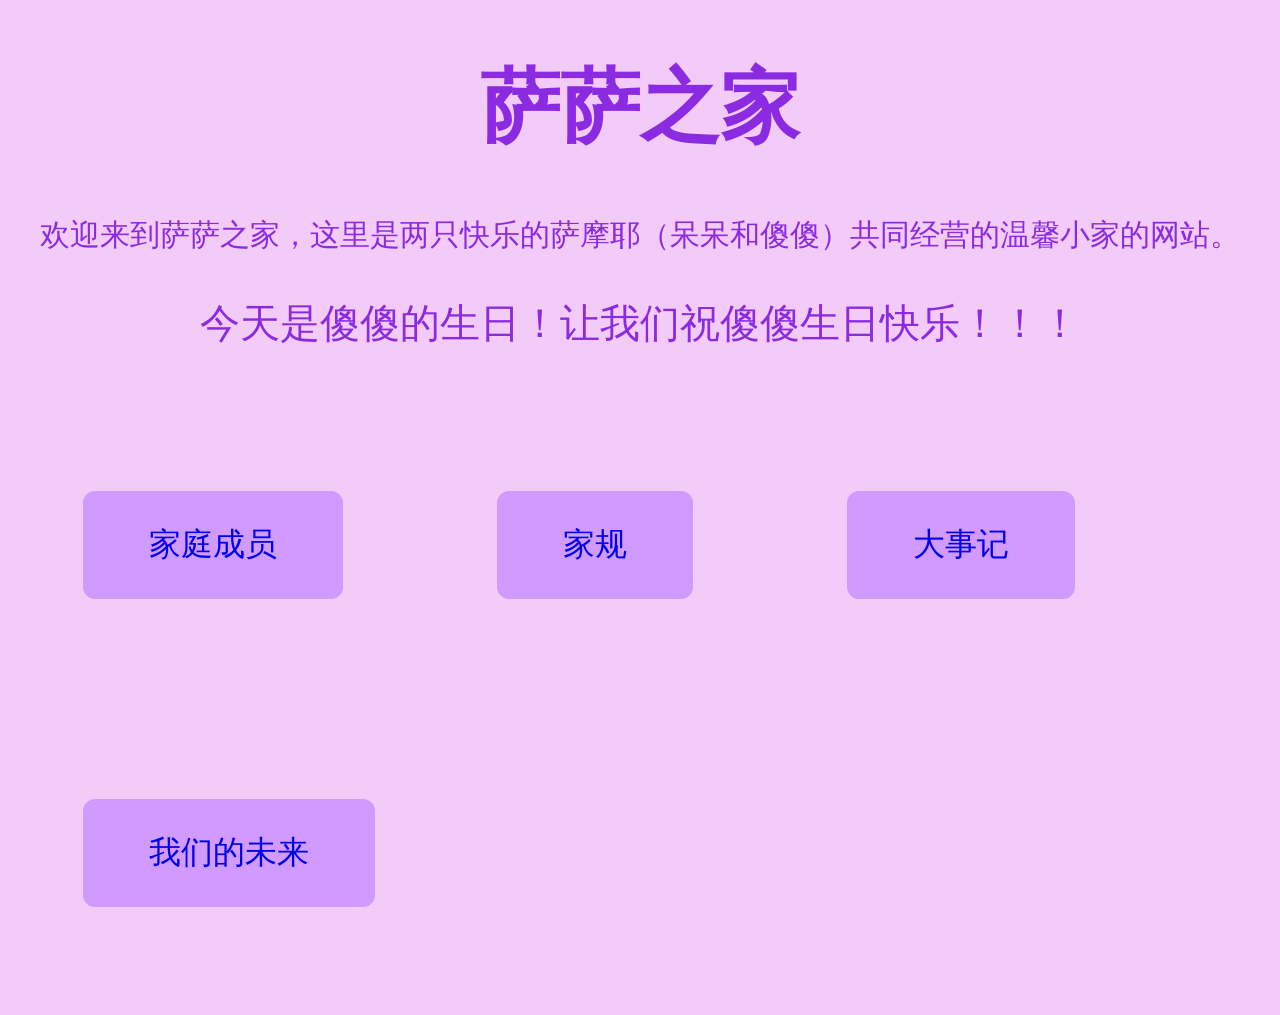
==== index.html @ a6ec14ce "index" ====
<!DOCTYPE html>
<html>
<head>
<meta charset="utf-8">
<title>萨萨之家</title>
<link href="css/style.css" rel="stylesheet" type="text/css">
</head>
<body>
    <div id="page">
    <div class="title">
        <h1>萨萨之家</h1>
    </div>
    <div class="intro"><p>欢迎来到萨萨之家，这里是两只快乐的萨摩耶（呆呆和傻傻）共同经营的温馨小家的网站。</p></div>
    <div class="appr"><p>今天是傻傻的生日！让我们祝傻傻<a class="text" href="www.baidu.com">生日快乐！！！</a></p></div>
    <div class="buttons">
    <div class="button button1"><a href="chengyuan.html">家庭成员</a></div>
    <div class="button button1"><a href="jiagui.html">家规</a></div>
    <div class="button button1"><a href="gushi.html">大事记</a></div>
    <div class="button button1"><a href="weilai.html">我们的未来</a></div>
    </div>
    </div>
</body>
</html>
---- css/style.css ----
a{text-decoration:none;}
body
{
    background-color: rgb(243, 203, 248);
}
a.text
{
    color:blueviolet;
}
img.weida
{
    margin-left: 35%;
}
.laopo
{
    float:right;
    width:40%;
}
div.title
{
    text-align:center;
    color:blueviolet;
    font-size: 40px;
}
.intro
{
    text-align:center;
    color:blueviolet;
    font-size: 30px;
}
.appr
{
    text-align:center;
    color:blueviolet;
    font-size: 40px;
}
.buttons
{
    justify-content: center;
}
.button
{
    background-color: #d09aff;
    border: 2px solid #d09aff;
    padding: 30px 64px;
    text-align: center;
    text-decoration: none;
    display: inline-flex;
    font-size: 32px;
    cursor: pointer;
    border-radius: 12px;
    transition-duration: 0.4s;
}
.button1
{
    margin: 100px 75px;
}
.button2
{
    margin: 100px 300px;
}
.button3
{
    margin: 100px 140px;
}
.button:hover
{
    background-color: rgb(243, 203, 248);
    box-shadow: 0 15px 32px 0 rgba(0,0,0,0.24), 0 40px 70px 0 rgba(0,0,0,0.19);
}
.infor
{
    float:left;
    font-size: 30px;
    color:rgb(36, 27, 44);
    width:40%;
    margin-left:10%;
}
.criteria
{
    color:rgb(36, 27, 44);
    text-align:center;
    font-size: 20px;
}
.infor2
{
    margin-top:10%;
}
.normal
{
    width:40%;
    float:left;
    text-align:center;
    font-size: 30px;
    color:rgb(36, 27, 44);
    margin-left:5%;
    margin-right:5%;
}
.special
{
    width:40%;
    float:right;
    text-align:center;
    font-size: 30px;
    color:rgb(36, 27, 44);
    margin-left:5%;
    margin-right:5%;
}
.list
{
    text-align:center;
    font-size: 30px;
    color:rgb(38, 54, 110);
}
.date
{
    color:rgb(38, 54, 110);
}
.ultra
{
    color:rgb(38, 54, 110);
    text-align:center;
    font-size: 50px;
}
.travel
{
    color:rgb(48, 160, 205);
    text-align:center;
    font-size: 30px;
    width:33%;
    float:left;
}
.career
{
    color:rgb(48, 160, 205);
    text-align:center;
    font-size: 30px;
    width:33%;
    float:center;
}
.wish
{
    color:rgb(48, 160, 205);
    text-align:center;
    font-size: 30px;
    width:33%;
    float:right;
}
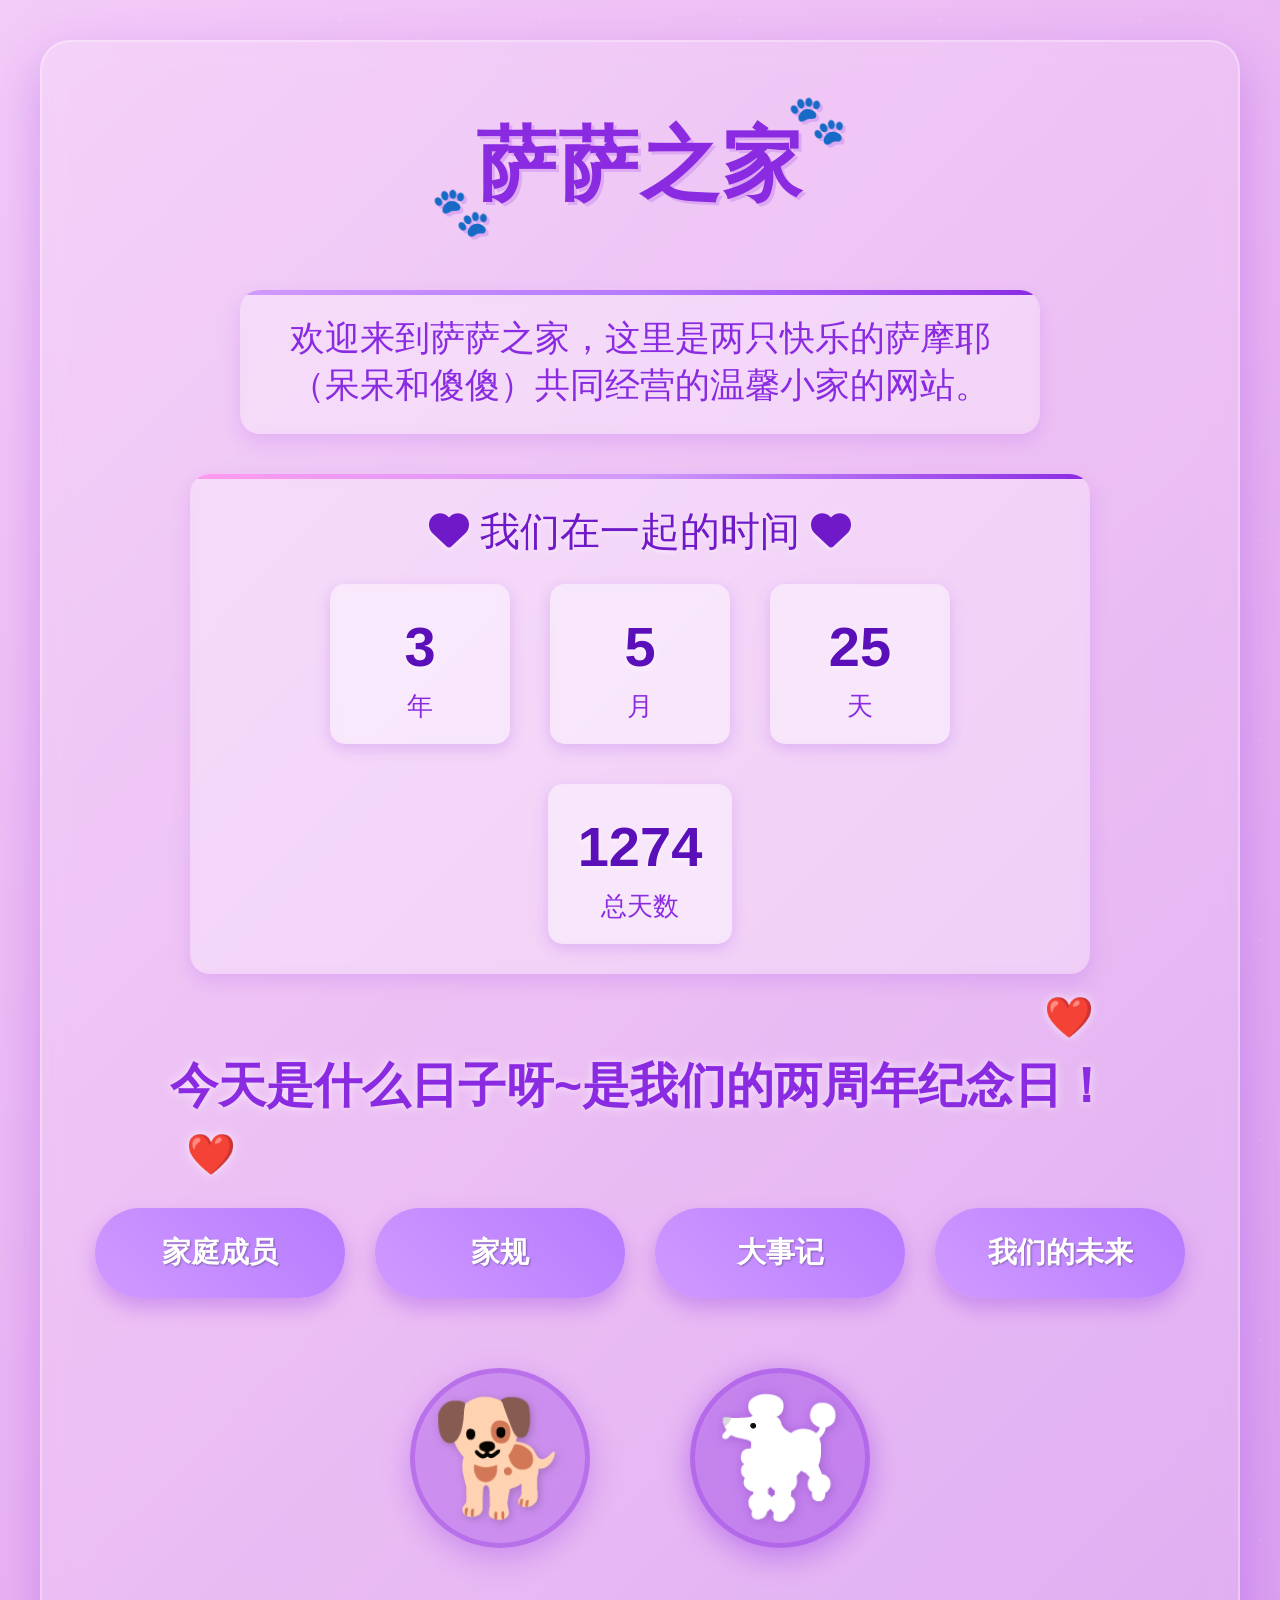
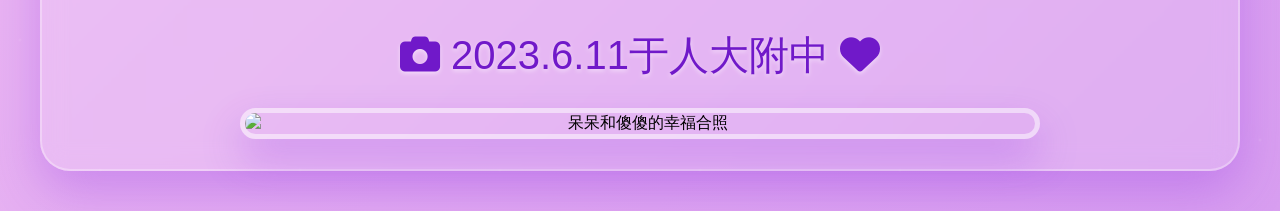
==== commit 18370b8c: "final" ====
--- a/index.html
+++ b/index.html
@@ -1,23 +1,728 @@
 <!DOCTYPE html>
-<html>
+<html lang="zh-CN">
 <head>
-<meta charset="utf-8">
-<title>萨萨之家</title>
-<link href="css/style.css" rel="stylesheet" type="text/css">
+    <meta charset="UTF-8">
+    <meta name="viewport" content="width=device-width, initial-scale=1.0">
+    <title>萨萨之家 - 两周年纪念</title>
+    <link rel="stylesheet" href="https://cdnjs.cloudflare.com/ajax/libs/font-awesome/6.4.0/css/all.min.css">
+    <style>
+        * {
+            margin: 0;
+            padding: 0;
+            box-sizing: border-box;
+            font-family: 'Arial Rounded MT Bold', 'Helvetica Rounded', Arial, sans-serif;
+        }
+        
+        body {
+            background: linear-gradient(135deg, #f3cbf8 0%, #e9b4f2 50%, #d89ef0 100%);
+            min-height: 100vh;
+            overflow-x: hidden;
+            position: relative;
+            display: flex;
+            justify-content: center;
+            align-items: center;
+        }
+        
+        /* 背景装饰元素 */
+        body::before {
+            content: "";
+            position: absolute;
+            top: 0;
+            left: 0;
+            width: 100%;
+            height: 100%;
+            background-image: 
+                radial-gradient(circle at 10% 20%, rgba(255, 255, 255, 0.2) 1px, transparent 2px),
+                radial-gradient(circle at 90% 40%, rgba(255, 255, 255, 0.2) 2px, transparent 3px),
+                radial-gradient(circle at 30% 70%, rgba(255, 255, 255, 0.2) 1px, transparent 2px),
+                radial-gradient(circle at 70% 10%, rgba(255, 255, 255, 0.2) 1px, transparent 2px),
+                radial-gradient(circle at 50% 85%, rgba(255, 255, 255, 0.2) 1px, transparent 2px);
+            background-size: 200px 200px;
+            opacity: 0.4;
+            z-index: -1;
+        }
+        
+        #page {
+            max-width: 1200px;
+            width: 95%;
+            margin: 40px auto;
+            padding: 30px;
+            position: relative;
+            z-index: 1;
+            background: rgba(255, 255, 255, 0.15);
+            backdrop-filter: blur(12px);
+            border-radius: 30px;
+            box-shadow: 0 20px 50px rgba(138, 43, 226, 0.3);
+            border: 2px solid rgba(255, 255, 255, 0.3);
+        }
+        
+        /* 标题样式 */
+        .title {
+            text-align: center;
+            padding: 40px 20px;
+            position: relative;
+            margin-bottom: 20px;
+        }
+        
+        .title h1 {
+            color: #8A2BE2;
+            font-size: 5rem;
+            text-shadow: 3px 3px 0 rgba(138, 43, 226, 0.2);
+            letter-spacing: 2px;
+            position: relative;
+            display: inline-block;
+            animation: floatTitle 3s ease-in-out infinite;
+        }
+        
+        .title h1::after {
+            content: "🐾";
+            position: absolute;
+            right: -45px;
+            top: -20px;
+            font-size: 3rem;
+            animation: bounce 2s infinite;
+        }
+        
+        .title h1::before {
+            content: "🐾";
+            position: absolute;
+            left: -45px;
+            bottom: -20px;
+            font-size: 3rem;
+            animation: bounce 2s infinite 0.5s;
+        }
+        
+        /* 介绍文字样式 */
+        .intro {
+            text-align: center;
+            color: #8A2BE2;
+            font-size: 2.2rem;
+            max-width: 800px;
+            margin: 30px auto;
+            padding: 25px;
+            background: rgba(255, 255, 255, 0.2);
+            border-radius: 20px;
+            backdrop-filter: blur(5px);
+            box-shadow: 0 8px 20px rgba(138, 43, 226, 0.15);
+            position: relative;
+            overflow: hidden;
+            transition: transform 0.3s ease;
+        }
+        
+        .intro:hover {
+            transform: translateY(-5px);
+        }
+        
+        .intro::before {
+            content: "";
+            position: absolute;
+            top: 0;
+            left: 0;
+            width: 100%;
+            height: 5px;
+            background: linear-gradient(90deg, #d09aff, #b57aff, #8A2BE2);
+        }
+        
+        /* 计时器样式 */
+        .timer-container {
+            text-align: center;
+            color: #8A2BE2;
+            font-size: 2.2rem;
+            max-width: 900px;
+            margin: 40px auto;
+            padding: 30px;
+            background: rgba(255, 255, 255, 0.2);
+            border-radius: 20px;
+            backdrop-filter: blur(5px);
+            box-shadow: 0 8px 20px rgba(138, 43, 226, 0.15);
+            position: relative;
+            overflow: hidden;
+            transition: all 0.4s ease;
+        }
+        
+        .timer-container:hover {
+            transform: scale(1.02);
+            box-shadow: 0 12px 30px rgba(138, 43, 226, 0.25);
+        }
+        
+        .timer-container::before {
+            content: "";
+            position: absolute;
+            top: 0;
+            left: 0;
+            width: 100%;
+            height: 5px;
+            background: linear-gradient(90deg, #ff9aee, #d09aff, #8A2BE2);
+        }
+        
+        .timer-title {
+            font-size: 2.5rem;
+            margin-bottom: 25px;
+            color: #7019c9;
+            text-shadow: 0 2px 4px rgba(255, 255, 255, 0.5);
+        }
+        
+        .timer {
+            display: flex;
+            justify-content: center;
+            gap: 40px;
+            flex-wrap: wrap;
+        }
+        
+        .timer-item {
+            background: rgba(255, 255, 255, 0.3);
+            border-radius: 15px;
+            padding: 20px 30px;
+            min-width: 180px;
+            box-shadow: 0 5px 15px rgba(138, 43, 226, 0.2);
+            backdrop-filter: blur(5px);
+            transition: all 0.3s ease;
+        }
+        
+        .timer-item:hover {
+            transform: translateY(-8px);
+            background: rgba(255, 255, 255, 0.4);
+        }
+        
+        .timer-value {
+            font-size: 3.5rem;
+            font-weight: bold;
+            color: #5a0fb9;
+            margin: 10px 0;
+            text-shadow: 0 2px 4px rgba(255, 255, 255, 0.5);
+        }
+        
+        .timer-label {
+            font-size: 1.6rem;
+            color: #8A2BE2;
+        }
+        
+        /* 纪念日文字样式 */
+        .appr {
+            text-align: center;
+            color: #8A2BE2;
+            font-size: 3rem;
+            font-weight: bold;
+            margin: 50px auto;
+            padding: 30px;
+            position: relative;
+            text-shadow: 0 0 10px rgba(255, 255, 255, 0.7);
+            animation: pulse 2s infinite;
+        }
+        
+        .appr::after {
+            content: "❤️";
+            position: absolute;
+            top: -30px;
+            right: 10%;
+            font-size: 2.5rem;
+            animation: heartBeat 1.5s infinite;
+        }
+        
+        .appr::before {
+            content: "❤️";
+            position: absolute;
+            bottom: -30px;
+            left: 10%;
+            font-size: 2.5rem;
+            animation: heartBeat 1.5s infinite 0.5s;
+        }
+        
+        /* 按钮容器 */
+        .buttons {
+            display: flex;
+            flex-wrap: wrap;
+            justify-content: center;
+            gap: 30px;
+            margin: 60px 0 40px;
+        }
+        
+        /* 按钮样式 */
+        .button {
+            min-width: 250px;
+            padding: 25px 40px;
+            text-align: center;
+            font-size: 1.8rem;
+            cursor: pointer;
+            border-radius: 50px;
+            transition: all 0.4s ease;
+            position: relative;
+            overflow: hidden;
+            z-index: 1;
+            box-shadow: 0 10px 20px rgba(138, 43, 226, 0.3);
+            border: none;
+            color: white;
+            font-weight: bold;
+            text-shadow: 1px 1px 2px rgba(0, 0, 0, 0.3);
+        }
+        
+        .button1 {
+            background: linear-gradient(45deg, #d09aff, #b57aff);
+        }
+        
+        .button::before {
+            content: "";
+            position: absolute;
+            top: 0;
+            left: 0;
+            width: 100%;
+            height: 100%;
+            background: linear-gradient(45deg, #b57aff, #8A2BE2);
+            z-index: -1;
+            opacity: 0;
+            transition: opacity 0.4s ease;
+        }
+        
+        .button:hover {
+            transform: translateY(-10px) scale(1.05);
+            box-shadow: 0 15px 30px rgba(138, 43, 226, 0.4);
+        }
+        
+        .button:hover::before {
+            opacity: 1;
+        }
+        
+        .button a {
+            color: white;
+            text-decoration: none;
+            display: block;
+            width: 100%;
+            height: 100%;
+        }
+        
+        /* 狗狗插画容器 */
+        .dogs-container {
+            display: flex;
+            justify-content: center;
+            gap: 100px;
+            margin-top: 50px;
+            padding: 20px;
+            position: relative;
+        }
+        
+        .dog {
+            width: 180px;
+            height: 180px;
+            border-radius: 50%;
+            position: relative;
+            display: flex;
+            align-items: center;
+            justify-content: center;
+            box-shadow: 0 10px 30px rgba(138, 43, 226, 0.3);
+            animation: float 6s ease-in-out infinite;
+            overflow: hidden;
+            /* 提高图层层级 */
+            z-index: 10;
+        }
+        
+        .dog-daidai {
+            background: linear-gradient(135deg, rgba(138, 43, 226, 0.3) 0%, rgba(138, 43, 226, 0.3) 100%);
+            border: 5px solid rgba(138, 43, 226, 0.3);
+        }
+        
+        /* 贵宾狗图标调整为纯白色 */
+        .dog-shasha {
+            background: linear-gradient(135deg, rgba(138, 43, 226, 0.3) 0%, rgba(138, 43, 226, 0.3) 100%);
+            border: 5px solid rgba(138, 43, 226, 0.3);
+            filter: drop-shadow(0 0 8px rgba(138, 43, 226, 0.3));
+        }
+        
+        .dog-daidai::before {
+            content: "🐕";
+            font-size: 7rem;
+            filter: drop-shadow(2px 2px 4px rgba(0, 0, 0, 0.2));
+        }
+        
+        .dog-shasha::before {
+            content: "🐩";
+            font-size: 7rem;
+            /* 提高白色图标的亮度 */
+            filter: brightness(3) drop-shadow(2px 2px 4px rgba(0, 0, 0, 0.1));
+        }
+        
+        .dog-name {
+            position: absolute;
+            bottom: -30px;
+            font-size: 1.8rem;
+            font-weight: bold;
+            color: #5a0fb9;
+            text-shadow: 0 2px 4px rgba(255, 255, 255, 0.5);
+            background: rgba(255, 255, 255, 0.6);
+            padding: 5px 15px;
+            border-radius: 15px;
+            backdrop-filter: blur(5px);
+            /* 提高文字图层层级 */
+            z-index: 11;
+        }
+        
+        /* 新增：合照容器 */
+        .photo-section {
+            margin-top: 60px;
+            text-align: center;
+            position: relative;
+            z-index: 5;
+        }
+        
+        .photo-title {
+            font-size: 2.5rem;
+            color: #7019c9;
+            margin-bottom: 25px;
+            text-shadow: 0 2px 4px rgba(255, 255, 255, 0.5);
+        }
+        
+        .photo-frame {
+            max-width: 800px;
+            margin: 0 auto;
+            border-radius: 20px;
+            overflow: hidden;
+            box-shadow: 0 20px 40px rgba(138, 43, 226, 0.3);
+            border: 5px solid rgba(255, 255, 255, 0.5);
+            position: relative;
+            z-index: 6;
+        }
+        
+        .photo-frame img {
+            width: 100%;
+            height: auto;
+            display: block;
+            transition: transform 0.5s ease;
+        }
+        
+        .photo-frame:hover img {
+            transform: scale(1.03);
+        }
+        
+        /* 动画效果 */
+        @keyframes float {
+            0% { transform: translateY(0px); }
+            50% { transform: translateY(-20px); }
+            100% { transform: translateY(0px); }
+        }
+        
+        @keyframes floatTitle {
+            0% { transform: translateY(0px); }
+            50% { transform: translateY(-10px); }
+            100% { transform: translateY(0px); }
+        }
+        
+        @keyframes pulse {
+            0% { transform: scale(1); }
+            50% { transform: scale(1.05); }
+            100% { transform: scale(1); }
+        }
+        
+        @keyframes bounce {
+            0%, 100% { transform: translateY(0); }
+            50% { transform: translateY(-20px); }
+        }
+        
+        @keyframes heartBeat {
+            0% { transform: scale(1); }
+            14% { transform: scale(1.3); }
+            28% { transform: scale(1); }
+            42% { transform: scale(1.3); }
+            70% { transform: scale(1); }
+        }
+        
+        /* 响应式设计 */
+        @media (max-width: 900px) {
+            .title h1 {
+                font-size: 3.5rem;
+            }
+            
+            .appr {
+                font-size: 2.5rem;
+                padding: 20px;
+            }
+            
+            .buttons {
+                gap: 20px;
+            }
+            
+            .button {
+                min-width: 200px;
+                padding: 20px 30px;
+                font-size: 1.5rem;
+            }
+            
+            .dogs-container {
+                gap: 50px;
+            }
+            
+            .dog {
+                width: 140px;
+                height: 140px;
+            }
+            
+            .timer {
+                gap: 20px;
+            }
+            
+            .timer-item {
+                min-width: 150px;
+                padding: 15px 20px;
+            }
+            
+            .timer-value {
+                font-size: 2.8rem;
+            }
+            
+            .photo-title {
+                font-size: 2rem;
+            }
+        }
+        
+        @media (max-width: 600px) {
+            .title h1 {
+                font-size: 2.8rem;
+            }
+            
+            .title h1::after, 
+            .title h1::before {
+                display: none;
+            }
+            
+            .intro {
+                font-size: 1.8rem;
+                padding: 20px 15px;
+            }
+            
+            .appr {
+                font-size: 2rem;
+                margin: 30px auto;
+            }
+            
+            .buttons {
+                flex-direction: column;
+                align-items: center;
+            }
+            
+            .button {
+                width: 100%;
+                max-width: 300px;
+            }
+            
+            .dogs-container {
+                gap: 20px;
+                flex-direction: column;
+                align-items: center;
+            }
+            
+            .dog {
+                width: 160px;
+                height: 160px;
+            }
+            
+            .timer {
+                gap: 15px;
+            }
+            
+            .timer-item {
+                min-width: 130px;
+                padding: 12px 15px;
+            }
+            
+            .timer-value {
+                font-size: 2.5rem;
+            }
+            
+            .timer-label {
+                font-size: 1.4rem;
+            }
+            
+            .photo-title {
+                font-size: 1.8rem;
+            }
+        }
+        
+        .heart {
+            position: absolute;
+            width: 20px;
+            height: 20px;
+            background: #ff6b6b;
+            transform: rotate(45deg);
+            animation: floatHeart 8s linear forwards;
+            z-index: 0;
+        }
+        
+        .heart::before,
+        .heart::after {
+            content: "";
+            position: absolute;
+            width: 20px;
+            height: 20px;
+            background: #ff6b6b;
+            border-radius: 50%;
+        }
+        
+        .heart::before {
+            top: -10px;
+            left: 0;
+        }
+        
+        .heart::after {
+            top: 0;
+            left: -10px;
+        }
+        
+        @keyframes floatHeart {
+            0% {
+                transform: translateY(100vh) rotate(45deg) scale(0);
+                opacity: 0.8;
+            }
+            50% {
+                opacity: 1;
+            }
+            100% {
+                transform: translateY(-100px) rotate(45deg) scale(1.5);
+                opacity: 0;
+            }
+        }
+    </style>
 </head>
 <body>
     <div id="page">
-    <div class="title">
-        <h1>萨萨之家</h1>
+        <div class="title">
+            <h1>萨萨之家</h1>
+        </div>
+        
+        <div class="intro">
+            <p>欢迎来到萨萨之家，这里是两只快乐的萨摩耶（呆呆和傻傻）共同经营的温馨小家的网站。</p>
+        </div>
+        
+        <div class="timer-container">
+            <div class="timer-title">
+                <i class="fas fa-heart"></i> 我们在一起的时间 <i class="fas fa-heart"></i>
+            </div>
+            <div class="timer">
+                <div class="timer-item">
+                    <div class="timer-value" id="years">0</div>
+                    <div class="timer-label">年</div>
+                </div>
+                <div class="timer-item">
+                    <div class="timer-value" id="months">0</div>
+                    <div class="timer-label">月</div>
+                </div>
+                <div class="timer-item">
+                    <div class="timer-value" id="days">0</div>
+                    <div class="timer-label">天</div>
+                </div>
+                <div class="timer-item">
+                    <div class="timer-value" id="total-days">0</div>
+                    <div class="timer-label">总天数</div>
+                </div>
+            </div>
+        </div>
+        
+        <div class="appr">
+            <p>今天是什么日子呀~是我们的两周年纪念日！</p>
+        </div>
+        
+        <div class="buttons">
+            <div class="button button1"><a href="chengyuan.html">家庭成员</a></div>
+            <div class="button button1"><a href="jiagui.html">家规</a></div>
+            <div class="button button1"><a href="gushi.html">大事记</a></div>
+            <div class="button button1"><a href="weilai.html">我们的未来</a></div>
+        </div>
+        
+        <div class="dogs-container">
+            <div class="dog dog-daidai">
+            </div>
+            <div class="dog dog-shasha">
+            </div>
+        </div>
+        
+        <!-- 新增：合照部分 -->
+        <div class="photo-section">
+            <div class="photo-title">
+                <i class="fas fa-camera"></i> 2023.6.11于人大附中 <i class="fas fa-heart"></i>
+            </div>
+            <div class="photo-frame">
+                <img src="images/beijing.jpg" alt="呆呆和傻傻的幸福合照">
+            </div>
+        </div>
     </div>
-    <div class="intro"><p>欢迎来到萨萨之家，这里是两只快乐的萨摩耶（呆呆和傻傻）共同经营的温馨小家的网站。</p></div>
-    <div class="appr"><p>今天是傻傻的生日！让我们祝傻傻<a class="text" href="www.baidu.com">生日快乐！！！</a></p></div>
-    <div class="buttons">
-    <div class="button button1"><a href="chengyuan.html">家庭成员</a></div>
-    <div class="button button1"><a href="jiagui.html">家规</a></div>
-    <div class="button button1"><a href="gushi.html">大事记</a></div>
-    <div class="button button1"><a href="weilai.html">我们的未来</a></div>
-    </div>
-    </div>
+
+    <script>
+        // 添加简单的交互效果
+        document.addEventListener('DOMContentLoaded', function() {
+            const buttons = document.querySelectorAll('.button');
+            
+            buttons.forEach(button => {
+                button.addEventListener('mousedown', () => {
+                    button.style.transform = 'translateY(5px) scale(0.95)';
+                });
+                
+                button.addEventListener('mouseup', () => {
+                    button.style.transform = '';
+                });
+                
+                button.addEventListener('mouseleave', () => {
+                    button.style.transform = '';
+                });
+            });
+            
+            // 添加飘落的心形效果
+            setInterval(createHeart, 500);
+            
+            function createHeart() {
+                const heart = document.createElement('div');
+                heart.className = 'heart';
+                heart.style.left = Math.random() * 100 + 'vw';
+                heart.style.width = (Math.random() * 20 + 10) + 'px';
+                heart.style.height = (Math.random() * 20 + 10) + 'px';
+                heart.style.animationDuration = (Math.random() * 5 + 5) + 's';
+                heart.style.opacity = Math.random() * 0.5 + 0.3;
+                heart.style.background = `hsl(${Math.random() * 360}, 100%, 70%)`;
+                document.body.appendChild(heart);
+                
+                setTimeout(() => {
+                    heart.remove();
+                }, 8000);
+            }
+            
+            // 计算在一起的时间
+            const startDate = new Date('2023-06-11');
+            
+            function updateTogetherTime() {
+                const now = new Date();
+                
+                // 计算总毫秒数
+                const diff = now - startDate;
+                
+                // 计算总天数
+                const totalDays = Math.floor(diff / (1000 * 60 * 60 * 24));
+                
+                // 计算年、月、日
+                let years = now.getFullYear() - startDate.getFullYear();
+                let months = now.getMonth() - startDate.getMonth();
+                let days = now.getDate() - startDate.getDate();
+                
+                // 调整负值
+                if (days < 0) {
+                    months--;
+                    // 获取上个月的总天数
+                    const lastDayOfMonth = new Date(now.getFullYear(), now.getMonth(), 0).getDate();
+                    days = lastDayOfMonth - startDate.getDate() + now.getDate();
+                }
+                
+                if (months < 0) {
+                    years--;
+                    months += 12;
+                }
+                
+                // 更新显示
+                document.getElementById('years').textContent = years;
+                document.getElementById('months').textContent = months;
+                document.getElementById('days').textContent = days;
+                document.getElementById('total-days').textContent = totalDays;
+            }
+            
+            // 初始更新
+            updateTogetherTime();
+            // 每秒更新一次
+            setInterval(updateTogetherTime, 1000);
+        });
+    </script>
 </body>
 </html>
